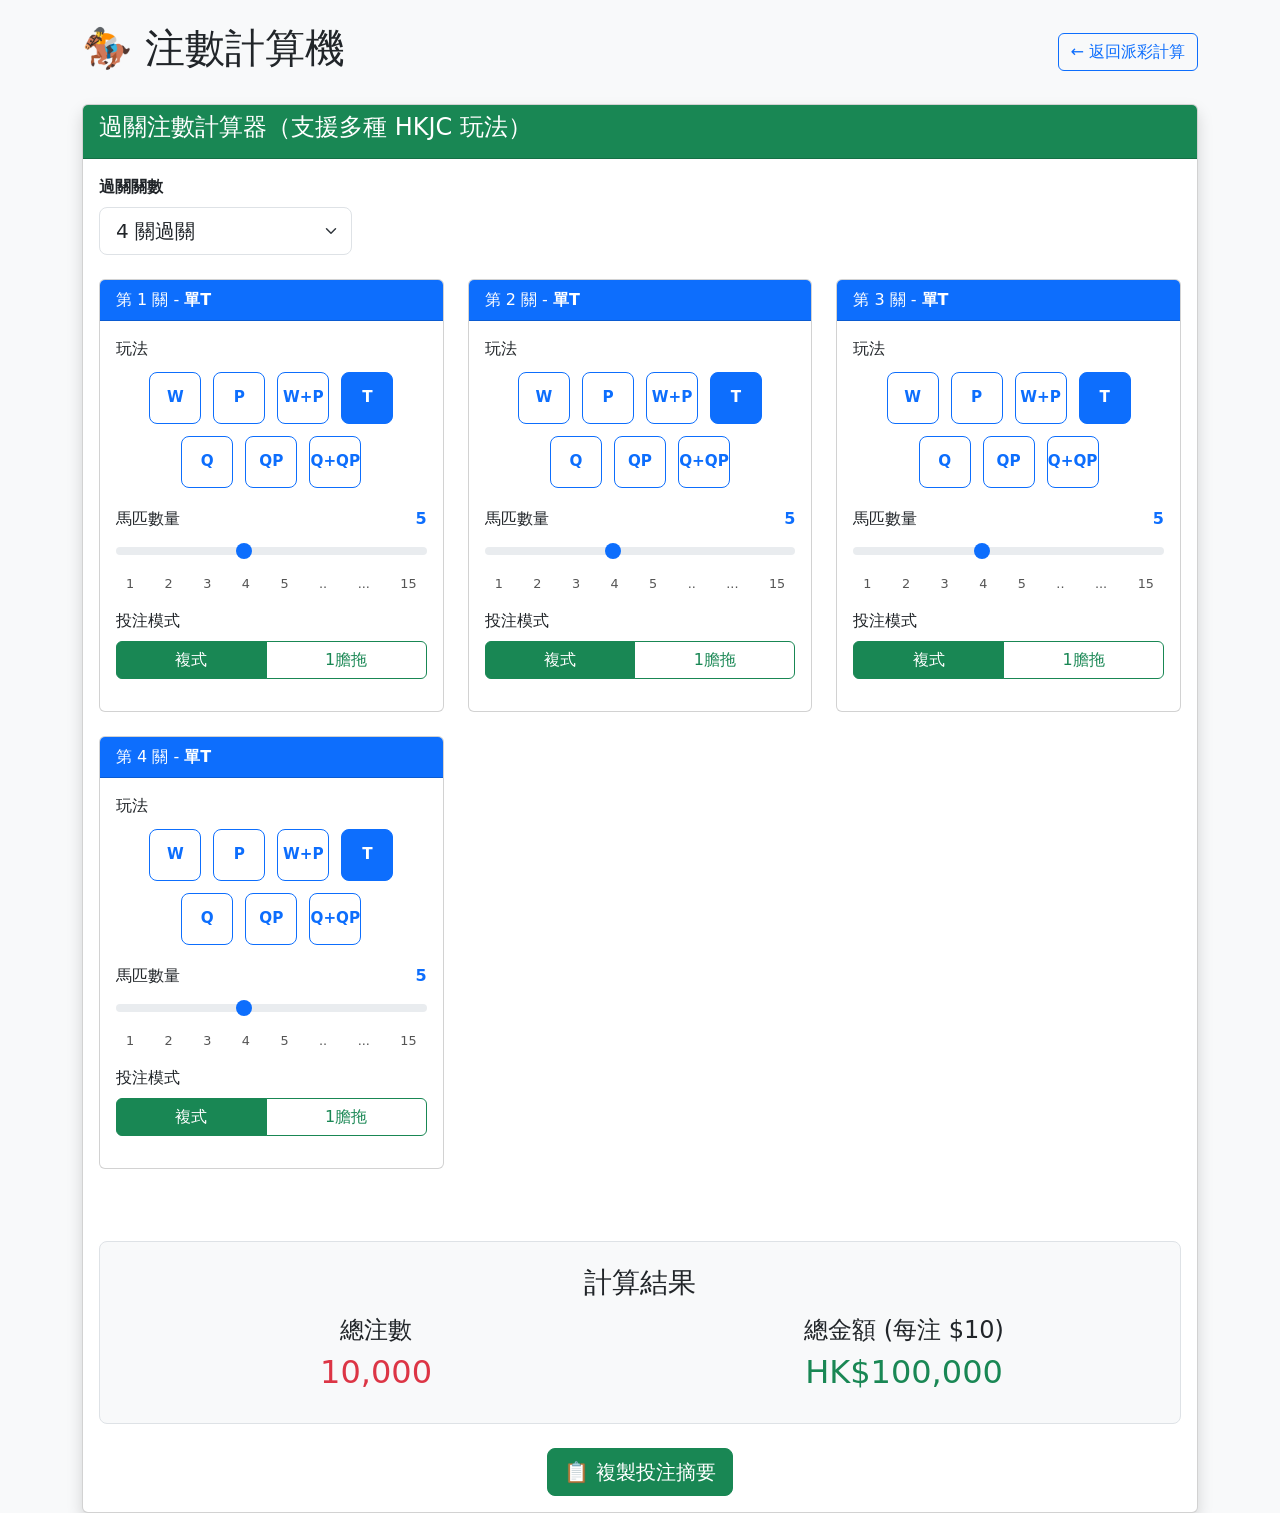
==== templates/betcount.html @ bcdd4964 "Update slider ticks in betcount.html" ====
<!DOCTYPE html>
<html lang="zh-HK">
<head>
    <meta charset="UTF-8">
    <title>注數計算機 - 香港賽馬過關</title>
    <link href="https://cdn.jsdelivr.net/npm/bootstrap@5.3.0/dist/css/bootstrap.min.css" rel="stylesheet">
    <style>
        body { background-color: #f8f9fa; }
        .leg-card { transition: all 0.2s; }
        .leg-card:hover { box-shadow: 0 4px 15px rgba(0,0,0,0.15); }
        
        .play-btn {
            width: 52px !important;
            height: 52px !important;
            font-size: 0.95rem;
            font-weight: bold;
            margin: 3px;
            padding: 0;
            line-height: 1;
            border-radius: 8px;
        }
        .play-btn-group {
            display: flex;
            flex-wrap: wrap;
            gap: 6px;
            justify-content: center;
        }

        .slider-container {
            position: relative;
            padding: 10px 0;
        }
        .slider-ticks {
            display: flex;
            justify-content: space-between;
            padding: 0 10px;
            font-size: 0.8rem;
            color: #555;
            margin-top: 4px;
        }
        .mode-btn.active { background-color: #198754 !important; color: white !important; }
        .mode-btn:disabled { opacity: 0.6; cursor: not-allowed; }
    </style>
</head>
<body>
    <div class="container mt-4">
        <div class="d-flex justify-content-between align-items-center mb-4">
            <h1>🏇 注數計算機</h1>
            <a href="/" class="btn btn-outline-primary">← 返回派彩計算</a>
        </div>

        <div class="card shadow">
            <div class="card-header bg-success text-white">
                <h4>過關注數計算器（支援多種 HKJC 玩法）</h4>
            </div>
            <div class="card-body">
                <div class="row mb-4">
                    <div class="col-md-3">
                        <label class="form-label fw-bold">過關關數</label>
                        <select id="numLegs" class="form-select form-select-lg" onchange="generateLegs()">
                            <option value="3">3 關過關</option>
                            <option value="4" selected>4 關過關</option>
                            <option value="5">5 關過關</option>
                            <option value="6">6 關過關</option>
                        </select>
                    </div>
                </div>

                <div id="legsContainer" class="row"></div>

                <div class="mt-5 p-4 bg-light rounded-3 border">
                    <h3 class="text-center mb-3">計算結果</h3>
                    <div class="row text-center">
                        <div class="col-md-6">
                            <h4>總注數</h4>
                            <h2 id="totalBets" class="text-danger">0</h2>
                        </div>
                        <div class="col-md-6">
                            <h4>總金額 (每注 $10)</h4>
                            <h2 id="totalAmount" class="text-success">HK$0</h2>
                        </div>
                    </div>
                </div>

                <div class="text-center mt-4">
                    <button onclick="copyBetSummary()" class="btn btn-lg btn-success">📋 複製投注摘要</button>
                </div>
            </div>
        </div>
    </div>

    <script src="https://cdn.jsdelivr.net/npm/bootstrap@5.3.0/dist/js/bootstrap.bundle.min.js"></script>
    <script>
        function generateLegs() {
            const num = parseInt(document.getElementById('numLegs').value);
            const container = document.getElementById('legsContainer');
            container.innerHTML = '';

            for (let i = 1; i <= num; i++) {
                const html = `
                    <div class="col-lg-6 col-xl-4 mb-4 leg-card">
                        <div class="card h-100">
                            <div class="card-header bg-primary text-white">
                                <span id="leg-title-${i}">第 ${i} 關</span>
                            </div>
                            <div class="card-body">
                                <!-- 玩法按鈕 -->
                                <div class="mb-3">
                                    <label class="form-label">玩法</label>
                                    <div class="play-btn-group">
                                        <button type="button" class="btn btn-outline-primary play-btn" data-type="win" onclick="selectPlay(this, ${i})">W</button>
                                        <button type="button" class="btn btn-outline-primary play-btn" data-type="place" onclick="selectPlay(this, ${i})">P</button>
                                        <button type="button" class="btn btn-outline-primary play-btn" data-type="winplace" onclick="selectPlay(this, ${i})">W+P</button>
                                        <button type="button" class="btn btn-outline-primary play-btn active" data-type="trio" onclick="selectPlay(this, ${i})">T</button>
                                        <button type="button" class="btn btn-outline-primary play-btn" data-type="quinella" onclick="selectPlay(this, ${i})">Q</button>
                                        <button type="button" class="btn btn-outline-primary play-btn" data-type="placeq" onclick="selectPlay(this, ${i})">QP</button>
                                        <button type="button" class="btn btn-outline-primary play-btn" data-type="quinella_placeq" onclick="selectPlay(this, ${i})">Q+QP</button>
                                    </div>
                                </div>

                                <!-- 馬匹數量 Slider - 50 steps 非線性顯示 -->
                                <div class="mb-3">
                                    <label class="form-label d-flex justify-content-between">
                                        馬匹數量 <span id="horses-value-${i}" class="text-primary fw-bold">5</span>
                                    </label>
                                    <input type="range" class="form-range leg-horses" id="horses-${i}" 
                                           min="0" max="49" value="20" step="1" 
                                           oninput="updateHorseValue(${i}); calculateTotalBets()">
                                    <div class="slider-ticks">
                                        <span>1</span><span>2</span><span>3</span><span>4</span><span>5</span>
                                        <span>..</span><span>...</span><span>15</span>
                                    </div>
                                </div>

                                <!-- 投注模式 -->
                                <div class="mb-3">
                                    <label class="form-label">投注模式</label>
                                    <div class="btn-group w-100" role="group">
                                        <button type="button" class="btn btn-outline-success mode-btn flex-fill active" 
                                                data-mode="complex" onclick="selectMode(this, ${i})">複式</button>
                                        <button type="button" class="btn btn-outline-success mode-btn flex-fill" 
                                                data-mode="banker" onclick="selectMode(this, ${i})">1膽拖</button>
                                    </div>
                                </div>
                            </div>
                        </div>
                    </div>`;
                container.innerHTML += html;
            }

            // 初始化所有關卡
            setTimeout(() => {
                document.querySelectorAll('.leg-card').forEach((leg, idx) => {
                    const defaultBtn = leg.querySelector('[data-type="trio"]');
                    if (defaultBtn) selectPlay(defaultBtn, idx + 1);
                });
            }, 10);
            
            calculateTotalBets();
        }

        function selectPlay(btn, legNum) {
            const group = btn.closest('.play-btn-group');
            group.querySelectorAll('.play-btn').forEach(b => b.classList.remove('active'));
            btn.classList.add('active');

            const fullName = {
                win: "獨贏", place: "位置", winplace: "獨贏 + 位置",
                trio: "單T", quinella: "連贏", placeq: "位置Q",
                quinella_placeq: "連贏 + 位置Q"
            };
            document.getElementById(`leg-title-${legNum}`).innerHTML = 
                `第 ${legNum} 關 - <strong>${fullName[btn.dataset.type]}</strong>`;

            // 強制複式模式
            const modeBtns = btn.closest('.card-body').querySelectorAll('.mode-btn');
            const isForceComplex = ['win','place','winplace'].includes(btn.dataset.type);
            
            modeBtns.forEach(b => {
                if (isForceComplex) {
                    if (b.dataset.mode === 'complex') {
                        b.classList.add('active');
                        b.disabled = false;
                    } else {
                        b.classList.remove('active');
                        b.disabled = true;
                    }
                } else {
                    b.disabled = false;
                }
            });

            calculateTotalBets();
        }

        function selectMode(btn, legNum) {
            const group = btn.parentElement;
            group.querySelectorAll('.mode-btn').forEach(b => b.classList.remove('active'));
            btn.classList.add('active');
            calculateTotalBets();
        }

        function updateHorseValue(legNum) {
            const slider = document.getElementById(`horses-${legNum}`);
            const displayValue = document.getElementById(`horses-value-${legNum}`);
            
            let raw = parseInt(slider.value);
            
            // 非線性映射：前半段 (1-5) 較寬，後半段壓縮
            let horses;
            if (raw <= 24) {
                horses = Math.floor(raw / 5) + 1;     // 0-4 → 1, 5-9 → 2, ..., 20-24 → 5
            } else {
                horses = 5 + Math.floor((raw - 24) / 2.5); // 之後加速
                if (horses > 20) horses = 20;
            }
            
            displayValue.textContent = horses;
            // 把真實馬匹數存到一個 data 屬性，方便 calculateTotalBets 使用
            slider.dataset.horses = horses;
            
            calculateTotalBets();
        }

        function calculateTotalBets() {
            let total = 1;
            const legs = document.querySelectorAll('.leg-card');

            legs.forEach(leg => {
                const typeBtn = leg.querySelector('.play-btn.active');
                const type = typeBtn ? typeBtn.dataset.type : 'trio';
                const slider = leg.querySelector('.leg-horses');
                const horses = parseInt(slider.dataset.horses) || 5;
                const modeBtn = leg.querySelector('.mode-btn.active');
                const mode = modeBtn ? modeBtn.dataset.mode : 'complex';

                let bets = 0;
                if (mode === 'complex' || ['win','place','winplace'].includes(type)) {
                    switch(type) {
                        case 'win': bets = horses; break;
                        case 'place': bets = horses; break;
                        case 'winplace': bets = horses * 2; break;
                        case 'trio': bets = horses >= 3 ? Math.floor(horses*(horses-1)*(horses-2)/6) : 0; break;
                        case 'quinella': bets = horses >= 2 ? Math.floor(horses*(horses-1)/2) : 0; break;
                        case 'placeq': bets = horses >= 2 ? Math.floor(horses*(horses-1)/2) : 0; break;
                        case 'quinella_placeq': bets = (horses >= 2 ? Math.floor(horses*(horses-1)/2) : 0) * 2; break;
                    }
                } else {
                    const feet = horses - 1;
                    switch(type) {
                        case 'trio': bets = feet >= 2 ? Math.floor(feet*(feet-1)/2) : 0; break;
                        case 'quinella': bets = feet; break;
                        case 'placeq': bets = feet; break;
                        case 'quinella_placeq': bets = feet * 2; break;
                    }
                }
                total *= Math.max(bets, 1);
            });

            document.getElementById('totalBets').textContent = total.toLocaleString('zh-HK');
            document.getElementById('totalAmount').textContent = `HK$${(total * 10).toLocaleString('zh-HK')}`;
        }

        function copyBetSummary() {
            const legsNum = document.getElementById('numLegs').value;
            const totalBets = document.getElementById('totalBets').textContent.replace(/,/g, '');
            const text = `【注數計算結果】\n過關：${legsNum} 關\n總注數：${totalBets} 注\n總金額（$10/注）：HK$${(parseInt(totalBets)*10).toLocaleString('zh-HK')}\n\n理性投注，祝好運！`;
            navigator.clipboard.writeText(text).then(() => alert('✅ 已複製到剪貼簿！'));
        }

        window.onload = generateLegs;
    </script>
</body>
</html>
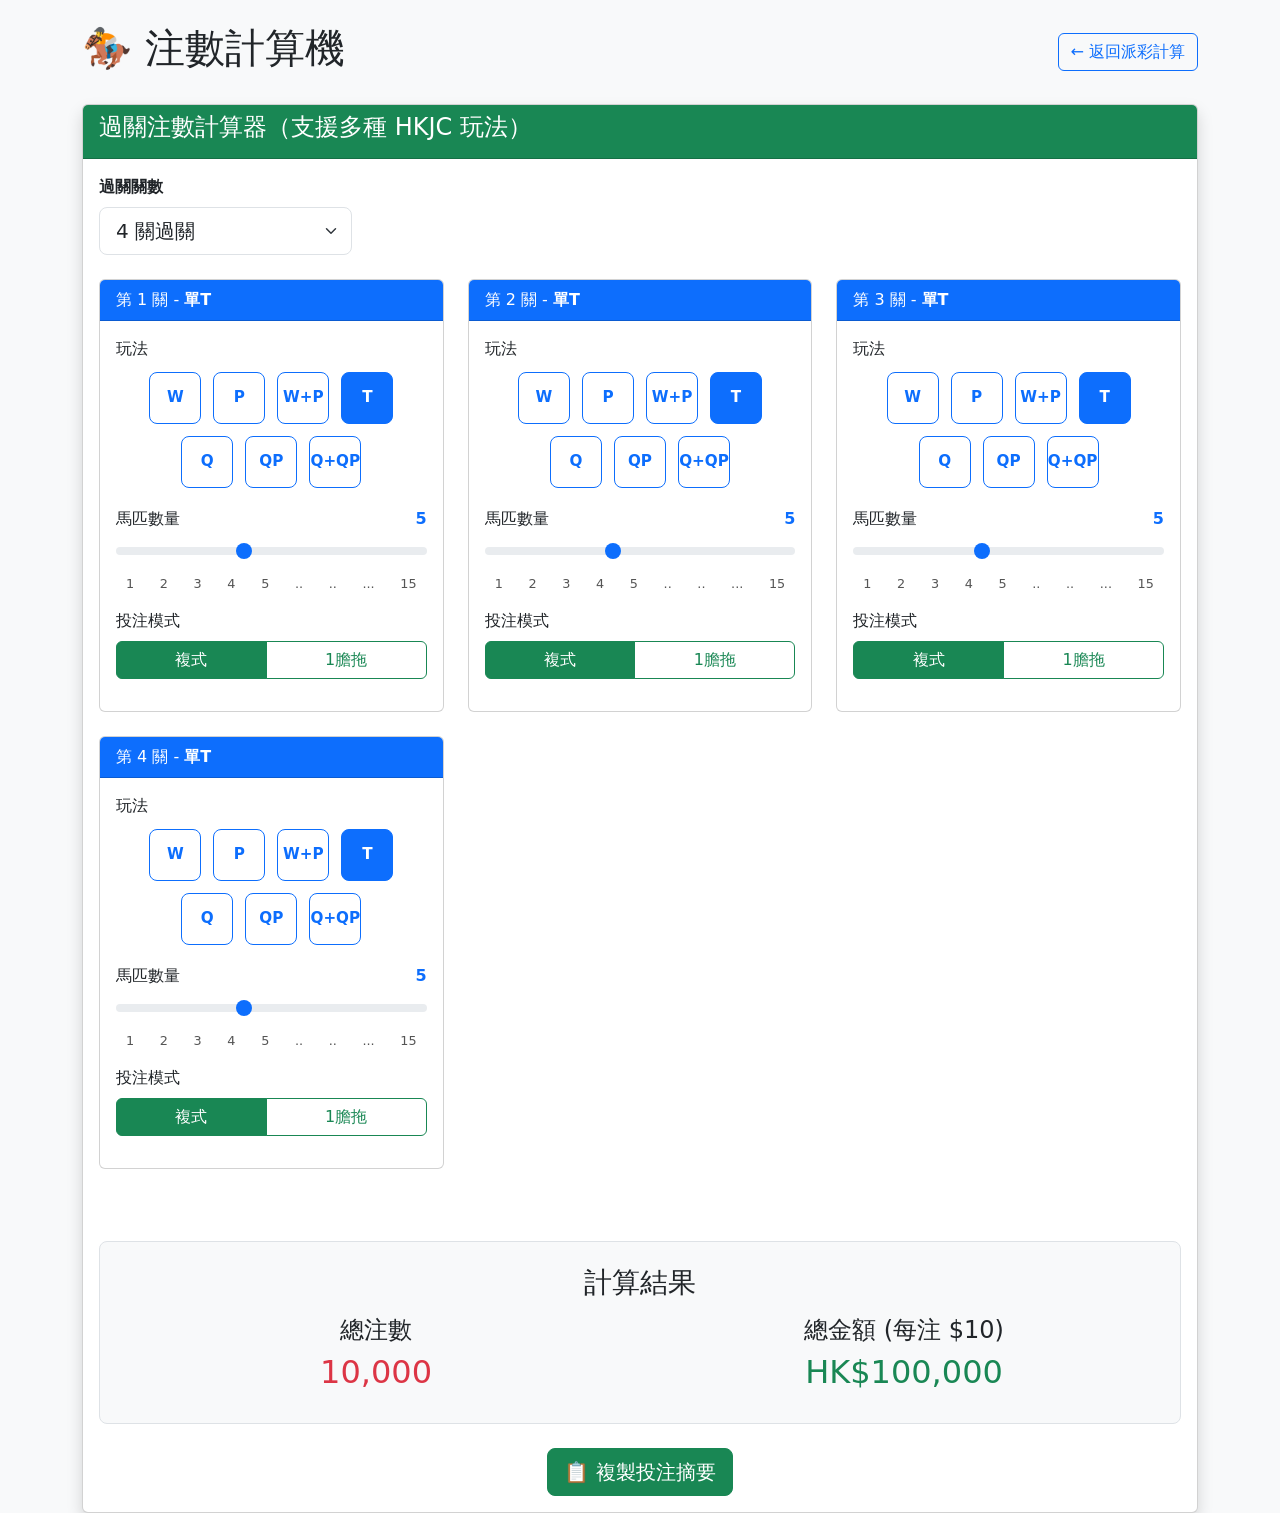
==== commit 2e9f7c16: "Modify title and enhance bet summary copy Updated the title and added a disclaimer to the copied bet" ====
--- a/templates/betcount.html
+++ b/templates/betcount.html
@@ -2,7 +2,7 @@
 <html lang="zh-HK">
 <head>
     <meta charset="UTF-8">
-    <title>注數計算機 - 香港賽馬過關</title>
+    <title>注數計算機</title>
     <link href="https://cdn.jsdelivr.net/npm/bootstrap@5.3.0/dist/css/bootstrap.min.css" rel="stylesheet">
     <style>
         body { background-color: #f8f9fa; }
@@ -128,7 +128,7 @@
                                            oninput="updateHorseValue(${i}); calculateTotalBets()">
                                     <div class="slider-ticks">
                                         <span>1</span><span>2</span><span>3</span><span>4</span><span>5</span>
-                                        <span>..</span><span>...</span><span>15</span>
+                                        <span>..</span><span>..</span><span>...</span><span>15</span>
                                     </div>
                                 </div>
 
@@ -264,7 +264,7 @@
         function copyBetSummary() {
             const legsNum = document.getElementById('numLegs').value;
             const totalBets = document.getElementById('totalBets').textContent.replace(/,/g, '');
-            const text = `【注數計算結果】\n過關：${legsNum} 關\n總注數：${totalBets} 注\n總金額（$10/注）：HK$${(parseInt(totalBets)*10).toLocaleString('zh-HK')}\n\n理性投注，祝好運！`;
+            const text = `【注數計算結果】\n過關：${legsNum} 關\n總注數：${totalBets} 注\n總金額（$10/注）：HK$${(parseInt(totalBets)*10).toLocaleString('zh-HK')}\n\n理性投注，祝好運！\n\n數據只供參考，請自行驗證計算結果!`;
             navigator.clipboard.writeText(text).then(() => alert('✅ 已複製到剪貼簿！'));
         }
 
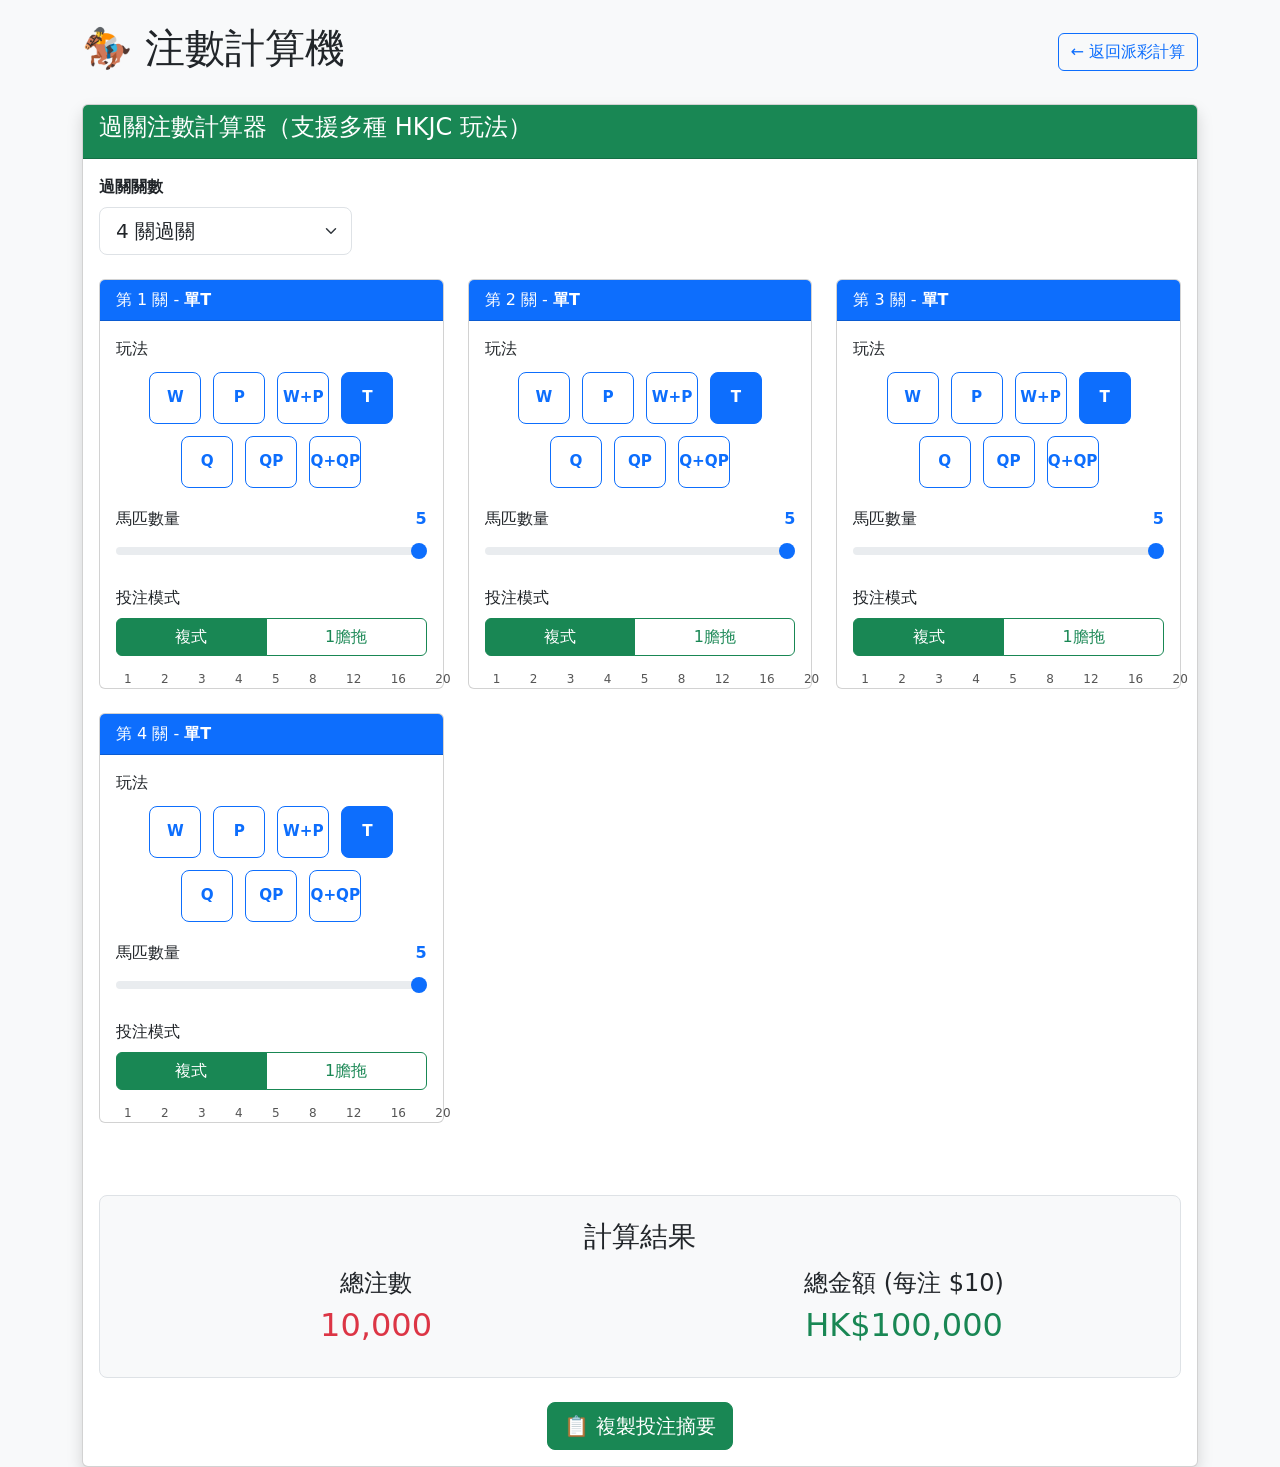
==== commit 14ea7f0a: "Update title and adjust slider styles in betcount.html" ====
--- a/templates/betcount.html
+++ b/templates/betcount.html
@@ -2,7 +2,7 @@
 <html lang="zh-HK">
 <head>
     <meta charset="UTF-8">
-    <title>注數計算機</title>
+    <title>注數計算機 - 香港賽馬過關</title>
     <link href="https://cdn.jsdelivr.net/npm/bootstrap@5.3.0/dist/css/bootstrap.min.css" rel="stylesheet">
     <style>
         body { background-color: #f8f9fa; }
@@ -28,15 +28,17 @@
 
         .slider-container {
             position: relative;
-            padding: 10px 0;
+            padding: 15px 0 25px 0;
         }
         .slider-ticks {
             display: flex;
             justify-content: space-between;
-            padding: 0 10px;
-            font-size: 0.8rem;
+            position: absolute;
+            width: 100%;
+            bottom: 0;
+            font-size: 0.75rem;
             color: #555;
-            margin-top: 4px;
+            padding: 0 8px;
         }
         .mode-btn.active { background-color: #198754 !important; color: white !important; }
         .mode-btn:disabled { opacity: 0.6; cursor: not-allowed; }
@@ -58,6 +60,7 @@
                     <div class="col-md-3">
                         <label class="form-label fw-bold">過關關數</label>
                         <select id="numLegs" class="form-select form-select-lg" onchange="generateLegs()">
+                            <option value="2">2 關過關</option>
                             <option value="3">3 關過關</option>
                             <option value="4" selected>4 關過關</option>
                             <option value="5">5 關過關</option>
@@ -118,17 +121,17 @@
                                     </div>
                                 </div>
 
-                                <!-- 馬匹數量 Slider - 50 steps 非線性顯示 -->
+                                <!-- 馬匹數量 Slider -->
                                 <div class="mb-3">
                                     <label class="form-label d-flex justify-content-between">
                                         馬匹數量 <span id="horses-value-${i}" class="text-primary fw-bold">5</span>
                                     </label>
                                     <input type="range" class="form-range leg-horses" id="horses-${i}" 
-                                           min="0" max="49" value="20" step="1" 
+                                           min="1" max="20" value="5" step="1" 
                                            oninput="updateHorseValue(${i}); calculateTotalBets()">
                                     <div class="slider-ticks">
                                         <span>1</span><span>2</span><span>3</span><span>4</span><span>5</span>
-                                        <span>..</span><span>..</span><span>...</span><span>15</span>
+                                        <span>8</span><span>12</span><span>16</span><span>20</span>
                                     </div>
                                 </div>
 
@@ -148,15 +151,20 @@
                 container.innerHTML += html;
             }
 
-            // 初始化所有關卡
+            // 初始化
             setTimeout(() => {
                 document.querySelectorAll('.leg-card').forEach((leg, idx) => {
+                    const slider = leg.querySelector('.leg-horses');
+                    if (slider) {
+                        slider.value = 20;
+                        slider.dataset.horses = 5;
+                        document.getElementById(`horses-value-${idx+1}`).textContent = 5;
+                    }
                     const defaultBtn = leg.querySelector('[data-type="trio"]');
                     if (defaultBtn) selectPlay(defaultBtn, idx + 1);
                 });
-            }, 10);
-            
-            calculateTotalBets();
+                calculateTotalBets();
+            }, 50);
         }
 
         function selectPlay(btn, legNum) {
@@ -172,19 +180,14 @@
             document.getElementById(`leg-title-${legNum}`).innerHTML = 
                 `第 ${legNum} 關 - <strong>${fullName[btn.dataset.type]}</strong>`;
 
-            // 強制複式模式
             const modeBtns = btn.closest('.card-body').querySelectorAll('.mode-btn');
             const isForceComplex = ['win','place','winplace'].includes(btn.dataset.type);
             
             modeBtns.forEach(b => {
                 if (isForceComplex) {
-                    if (b.dataset.mode === 'complex') {
-                        b.classList.add('active');
-                        b.disabled = false;
-                    } else {
-                        b.classList.remove('active');
-                        b.disabled = true;
-                    }
+                    if (b.dataset.mode === 'complex') b.classList.add('active');
+                    else b.classList.remove('active');
+                    b.disabled = b.dataset.mode !== 'complex';
                 } else {
                     b.disabled = false;
                 }
@@ -201,24 +204,8 @@
         }
 
         function updateHorseValue(legNum) {
-            const slider = document.getElementById(`horses-${legNum}`);
-            const displayValue = document.getElementById(`horses-value-${legNum}`);
-            
-            let raw = parseInt(slider.value);
-            
-            // 非線性映射：前半段 (1-5) 較寬，後半段壓縮
-            let horses;
-            if (raw <= 24) {
-                horses = Math.floor(raw / 5) + 1;     // 0-4 → 1, 5-9 → 2, ..., 20-24 → 5
-            } else {
-                horses = 5 + Math.floor((raw - 24) / 2.5); // 之後加速
-                if (horses > 20) horses = 20;
-            }
-            
-            displayValue.textContent = horses;
-            // 把真實馬匹數存到一個 data 屬性，方便 calculateTotalBets 使用
-            slider.dataset.horses = horses;
-            
+            const value = document.getElementById(`horses-${legNum}`).value;
+            document.getElementById(`horses-value-${legNum}`).textContent = value;
             calculateTotalBets();
         }
 
@@ -229,8 +216,7 @@
             legs.forEach(leg => {
                 const typeBtn = leg.querySelector('.play-btn.active');
                 const type = typeBtn ? typeBtn.dataset.type : 'trio';
-                const slider = leg.querySelector('.leg-horses');
-                const horses = parseInt(slider.dataset.horses) || 5;
+                const horses = parseInt(leg.querySelector('.leg-horses').dataset.horses) || parseInt(leg.querySelector('.leg-horses').value) || 5;
                 const modeBtn = leg.querySelector('.mode-btn.active');
                 const mode = modeBtn ? modeBtn.dataset.mode : 'complex';
 
@@ -262,10 +248,65 @@
         }
 
         function copyBetSummary() {
-            const legsNum = document.getElementById('numLegs').value;
+            const legsNum = parseInt(document.getElementById('numLegs').value);
             const totalBets = document.getElementById('totalBets').textContent.replace(/,/g, '');
-            const text = `【注數計算結果】\n過關：${legsNum} 關\n總注數：${totalBets} 注\n總金額（$10/注）：HK$${(parseInt(totalBets)*10).toLocaleString('zh-HK')}\n\n理性投注，祝好運！\n\n數據只供參考，請自行驗證計算結果!`;
-            navigator.clipboard.writeText(text).then(() => alert('✅ 已複製到剪貼簿！'));
+            let summary = `【注數計算結果】\n過關：${legsNum} 關\n\n`;
+
+            const legs = document.querySelectorAll('.leg-card');
+            legs.forEach((leg, index) => {
+                const legNum = index + 1;
+                const typeBtn = leg.querySelector('.play-btn.active');
+                const type = typeBtn ? typeBtn.dataset.type : 'trio';
+                
+                const slider = leg.querySelector('.leg-horses');
+                let horses = 5;
+                if (slider) {
+                    horses = parseInt(slider.dataset.horses) || parseInt(slider.value) || 5;
+                }
+                
+                const modeBtn = leg.querySelector('.mode-btn.active');
+                const mode = (modeBtn && modeBtn.dataset.mode === 'banker') ? '1膽拖' : '複式';
+
+                const fullName = {
+                    win: "獨贏", place: "位置", winplace: "獨贏 + 位置",
+                    trio: "單T", quinella: "連贏", placeq: "位置Q",
+                    quinella_placeq: "連贏 + 位置Q"
+                };
+
+                let legBets = 0;
+                const isComplex = mode === '複式' || ['win','place','winplace'].includes(type);
+                
+                if (isComplex) {
+                    switch(type) {
+                        case 'win': legBets = horses; break;
+                        case 'place': legBets = horses; break;
+                        case 'winplace': legBets = horses * 2; break;
+                        case 'trio': legBets = horses >= 3 ? Math.floor(horses*(horses-1)*(horses-2)/6) : 0; break;
+                        case 'quinella': legBets = horses >= 2 ? Math.floor(horses*(horses-1)/2) : 0; break;
+                        case 'placeq': legBets = horses >= 2 ? Math.floor(horses*(horses-1)/2) : 0; break;
+                        case 'quinella_placeq': legBets = (horses >= 2 ? Math.floor(horses*(horses-1)/2) : 0) * 2; break;
+                    }
+                } else {
+                    const feet = horses - 1;
+                    switch(type) {
+                        case 'trio': legBets = feet >= 2 ? Math.floor(feet*(feet-1)/2) : 0; break;
+                        case 'quinella': legBets = feet; break;
+                        case 'placeq': legBets = feet; break;
+                        case 'quinella_placeq': legBets = feet * 2; break;
+                    }
+                }
+
+                summary += `第${legNum}關 - ${fullName[type]} ${horses}匹${mode} ${legBets}注\n`;
+            });
+
+            summary += `\n總注數：${parseInt(totalBets).toLocaleString('zh-HK')} 注\n`;
+            summary += `總金額（$10/注）：HK$${(parseInt(totalBets)*10).toLocaleString('zh-HK')}\n\n`;
+            summary += `理性投注，祝好運！\n`;
+            summary += `數據只供參考，請自行驗證計算結果!`;
+
+            navigator.clipboard.writeText(summary).then(() => {
+                alert('✅ 已複製詳細結果到剪貼簿！');
+            });
         }
 
         window.onload = generateLegs;
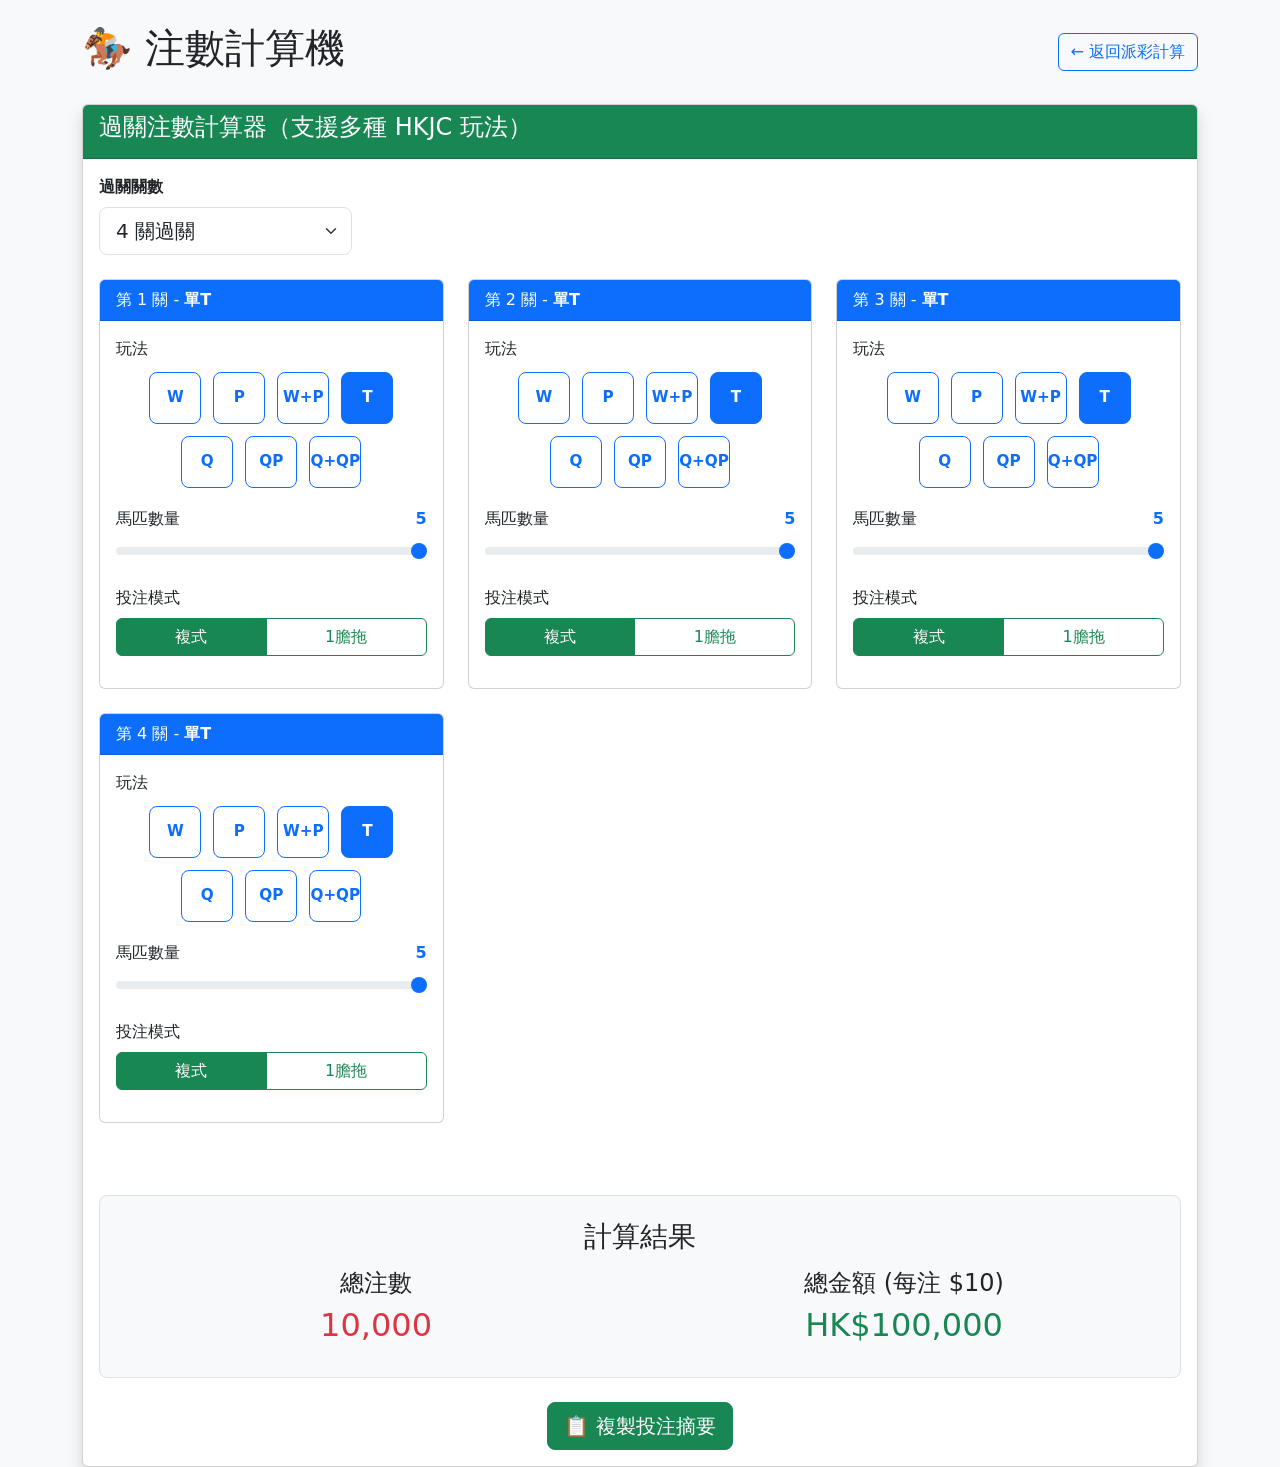
==== commit f442c0fd: "Remove slider ticks from betcount.html Removed slider ticks from the horse betting input." ====
--- a/templates/betcount.html
+++ b/templates/betcount.html
@@ -129,10 +129,6 @@
                                     <input type="range" class="form-range leg-horses" id="horses-${i}" 
                                            min="1" max="20" value="5" step="1" 
                                            oninput="updateHorseValue(${i}); calculateTotalBets()">
-                                    <div class="slider-ticks">
-                                        <span>1</span><span>2</span><span>3</span><span>4</span><span>5</span>
-                                        <span>8</span><span>12</span><span>16</span><span>20</span>
-                                    </div>
                                 </div>
 
                                 <!-- 投注模式 -->
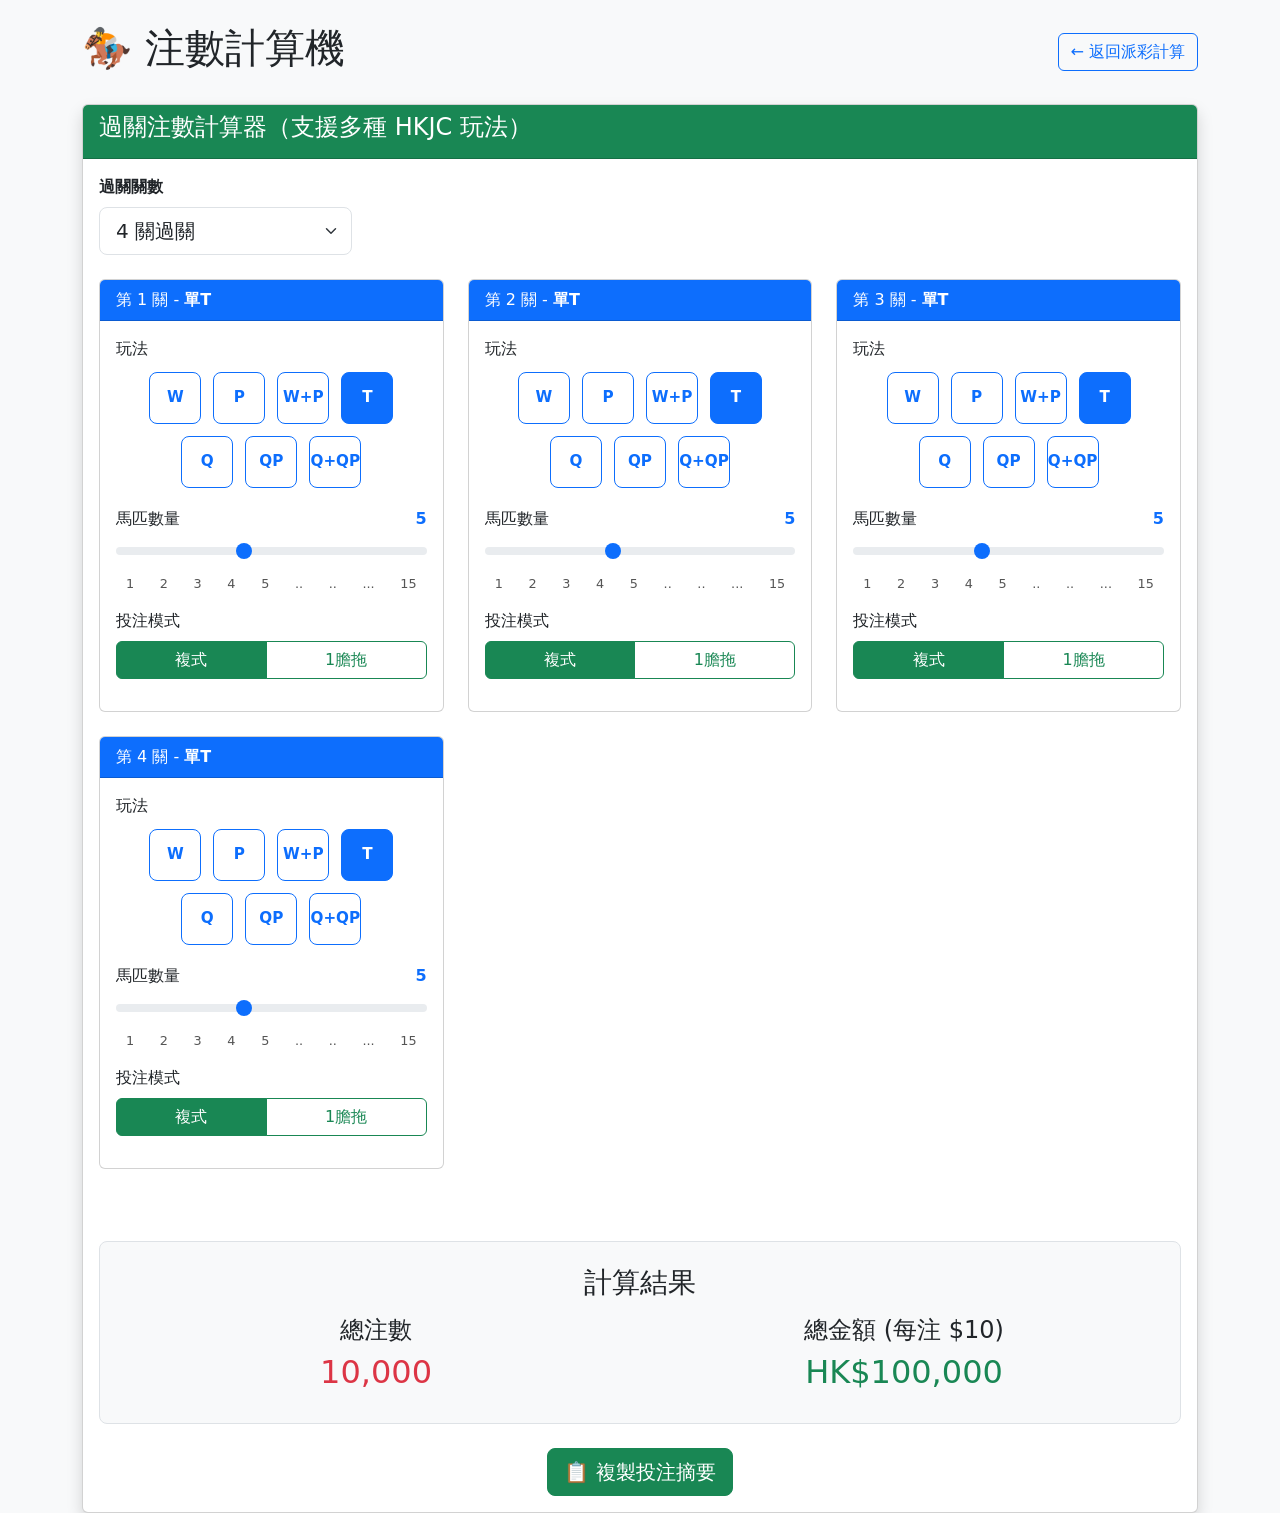
==== commit 112cc518: "Refactor betcount.html for layout and functionality Updated title and adjusted padding for layout co" ====
--- a/templates/betcount.html
+++ b/templates/betcount.html
@@ -2,7 +2,7 @@
 <html lang="zh-HK">
 <head>
     <meta charset="UTF-8">
-    <title>注數計算機 - 香港賽馬過關</title>
+    <title>注數計算機</title>
     <link href="https://cdn.jsdelivr.net/npm/bootstrap@5.3.0/dist/css/bootstrap.min.css" rel="stylesheet">
     <style>
         body { background-color: #f8f9fa; }
@@ -28,17 +28,15 @@
 
         .slider-container {
             position: relative;
-            padding: 15px 0 25px 0;
+            padding: 10px 0;
         }
         .slider-ticks {
             display: flex;
             justify-content: space-between;
-            position: absolute;
-            width: 100%;
-            bottom: 0;
-            font-size: 0.75rem;
+            padding: 0 10px;
+            font-size: 0.8rem;
             color: #555;
-            padding: 0 8px;
+            margin-top: 4px;
         }
         .mode-btn.active { background-color: #198754 !important; color: white !important; }
         .mode-btn:disabled { opacity: 0.6; cursor: not-allowed; }
@@ -60,7 +58,6 @@
                     <div class="col-md-3">
                         <label class="form-label fw-bold">過關關數</label>
                         <select id="numLegs" class="form-select form-select-lg" onchange="generateLegs()">
-                            <option value="2">2 關過關</option>
                             <option value="3">3 關過關</option>
                             <option value="4" selected>4 關過關</option>
                             <option value="5">5 關過關</option>
@@ -121,14 +118,18 @@
                                     </div>
                                 </div>
 
-                                <!-- 馬匹數量 Slider -->
+                                <!-- 馬匹數量 Slider - 50 steps 非線性顯示 -->
                                 <div class="mb-3">
                                     <label class="form-label d-flex justify-content-between">
                                         馬匹數量 <span id="horses-value-${i}" class="text-primary fw-bold">5</span>
                                     </label>
                                     <input type="range" class="form-range leg-horses" id="horses-${i}" 
-                                           min="1" max="20" value="5" step="1" 
+                                           min="0" max="49" value="20" step="1" 
                                            oninput="updateHorseValue(${i}); calculateTotalBets()">
+                                    <div class="slider-ticks">
+                                        <span>1</span><span>2</span><span>3</span><span>4</span><span>5</span>
+                                        <span>..</span><span>..</span><span>...</span><span>15</span>
+                                    </div>
                                 </div>
 
                                 <!-- 投注模式 -->
@@ -147,20 +148,15 @@
                 container.innerHTML += html;
             }
 
-            // 初始化
+            // 初始化所有關卡
             setTimeout(() => {
                 document.querySelectorAll('.leg-card').forEach((leg, idx) => {
-                    const slider = leg.querySelector('.leg-horses');
-                    if (slider) {
-                        slider.value = 20;
-                        slider.dataset.horses = 5;
-                        document.getElementById(`horses-value-${idx+1}`).textContent = 5;
-                    }
                     const defaultBtn = leg.querySelector('[data-type="trio"]');
                     if (defaultBtn) selectPlay(defaultBtn, idx + 1);
                 });
-                calculateTotalBets();
-            }, 50);
+            }, 10);
+            
+            calculateTotalBets();
         }
 
         function selectPlay(btn, legNum) {
@@ -176,14 +172,19 @@
             document.getElementById(`leg-title-${legNum}`).innerHTML = 
                 `第 ${legNum} 關 - <strong>${fullName[btn.dataset.type]}</strong>`;
 
+            // 強制複式模式
             const modeBtns = btn.closest('.card-body').querySelectorAll('.mode-btn');
             const isForceComplex = ['win','place','winplace'].includes(btn.dataset.type);
             
             modeBtns.forEach(b => {
                 if (isForceComplex) {
-                    if (b.dataset.mode === 'complex') b.classList.add('active');
-                    else b.classList.remove('active');
-                    b.disabled = b.dataset.mode !== 'complex';
+                    if (b.dataset.mode === 'complex') {
+                        b.classList.add('active');
+                        b.disabled = false;
+                    } else {
+                        b.classList.remove('active');
+                        b.disabled = true;
+                    }
                 } else {
                     b.disabled = false;
                 }
@@ -200,8 +201,24 @@
         }
 
         function updateHorseValue(legNum) {
-            const value = document.getElementById(`horses-${legNum}`).value;
-            document.getElementById(`horses-value-${legNum}`).textContent = value;
+            const slider = document.getElementById(`horses-${legNum}`);
+            const displayValue = document.getElementById(`horses-value-${legNum}`);
+            
+            let raw = parseInt(slider.value);
+            
+            // 非線性映射：前半段 (1-5) 較寬，後半段壓縮
+            let horses;
+            if (raw <= 24) {
+                horses = Math.floor(raw / 5) + 1;     // 0-4 → 1, 5-9 → 2, ..., 20-24 → 5
+            } else {
+                horses = 5 + Math.floor((raw - 24) / 2.5); // 之後加速
+                if (horses > 20) horses = 20;
+            }
+            
+            displayValue.textContent = horses;
+            // 把真實馬匹數存到一個 data 屬性，方便 calculateTotalBets 使用
+            slider.dataset.horses = horses;
+            
             calculateTotalBets();
         }
 
@@ -212,7 +229,8 @@
             legs.forEach(leg => {
                 const typeBtn = leg.querySelector('.play-btn.active');
                 const type = typeBtn ? typeBtn.dataset.type : 'trio';
-                const horses = parseInt(leg.querySelector('.leg-horses').dataset.horses) || parseInt(leg.querySelector('.leg-horses').value) || 5;
+                const slider = leg.querySelector('.leg-horses');
+                const horses = parseInt(slider.dataset.horses) || 5;
                 const modeBtn = leg.querySelector('.mode-btn.active');
                 const mode = modeBtn ? modeBtn.dataset.mode : 'complex';
 
@@ -247,59 +265,33 @@
             const legsNum = parseInt(document.getElementById('numLegs').value);
             const totalBets = document.getElementById('totalBets').textContent.replace(/,/g, '');
             let summary = `【注數計算結果】\n過關：${legsNum} 關\n\n`;
-
+    
+            // 收集每關詳細資訊
             const legs = document.querySelectorAll('.leg-card');
             legs.forEach((leg, index) => {
                 const legNum = index + 1;
                 const typeBtn = leg.querySelector('.play-btn.active');
                 const type = typeBtn ? typeBtn.dataset.type : 'trio';
-                
-                const slider = leg.querySelector('.leg-horses');
-                let horses = 5;
-                if (slider) {
-                    horses = parseInt(slider.dataset.horses) || parseInt(slider.value) || 5;
-                }
+                const horses = leg.querySelector('.leg-horses').dataset.horses || 
+                              leg.querySelector('.leg-horses').value || 5;
                 
                 const modeBtn = leg.querySelector('.mode-btn.active');
-                const mode = (modeBtn && modeBtn.dataset.mode === 'banker') ? '1膽拖' : '複式';
-
+                const mode = modeBtn && modeBtn.dataset.mode === 'banker' ? '1膽拖' : '複式';
+    
                 const fullName = {
                     win: "獨贏", place: "位置", winplace: "獨贏 + 位置",
                     trio: "單T", quinella: "連贏", placeq: "位置Q",
                     quinella_placeq: "連贏 + 位置Q"
                 };
-
-                let legBets = 0;
-                const isComplex = mode === '複式' || ['win','place','winplace'].includes(type);
-                
-                if (isComplex) {
-                    switch(type) {
-                        case 'win': legBets = horses; break;
-                        case 'place': legBets = horses; break;
-                        case 'winplace': legBets = horses * 2; break;
-                        case 'trio': legBets = horses >= 3 ? Math.floor(horses*(horses-1)*(horses-2)/6) : 0; break;
-                        case 'quinella': legBets = horses >= 2 ? Math.floor(horses*(horses-1)/2) : 0; break;
-                        case 'placeq': legBets = horses >= 2 ? Math.floor(horses*(horses-1)/2) : 0; break;
-                        case 'quinella_placeq': legBets = (horses >= 2 ? Math.floor(horses*(horses-1)/2) : 0) * 2; break;
-                    }
-                } else {
-                    const feet = horses - 1;
-                    switch(type) {
-                        case 'trio': legBets = feet >= 2 ? Math.floor(feet*(feet-1)/2) : 0; break;
-                        case 'quinella': legBets = feet; break;
-                        case 'placeq': legBets = feet; break;
-                        case 'quinella_placeq': legBets = feet * 2; break;
-                    }
-                }
-
-                summary += `第${legNum}關 - ${fullName[type]} ${horses}匹${mode} ${legBets}注\n`;
+    
+                summary += `第${legNum}關 - ${fullName[type]} ${horses}匹${mode}\n`;
             });
-
+    
             summary += `\n總注數：${parseInt(totalBets).toLocaleString('zh-HK')} 注\n`;
             summary += `總金額（$10/注）：HK$${(parseInt(totalBets)*10).toLocaleString('zh-HK')}\n\n`;
             summary += `理性投注，祝好運！\n`;
             summary += `數據只供參考，請自行驗證計算結果!`;
-
+    
             navigator.clipboard.writeText(summary).then(() => {
                 alert('✅ 已複製詳細結果到剪貼簿！');
             });
